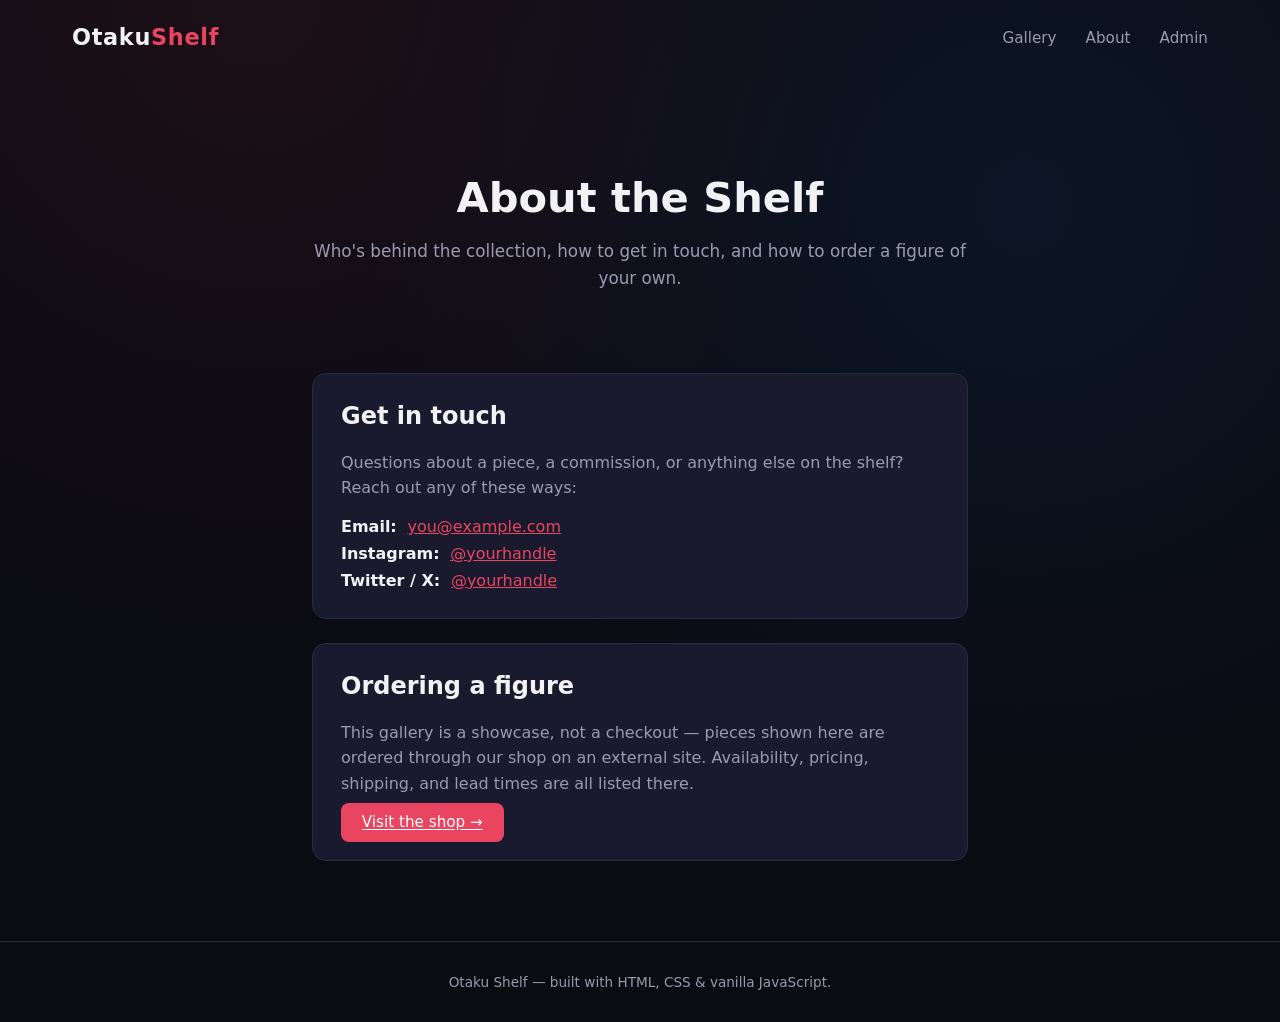
==== about.html @ 0e8b0df6 "Initial commit" ====
<!doctype html>
<html lang="en">
  <head>
    <meta charset="UTF-8" />
    <meta name="viewport" content="width=device-width, initial-scale=1.0" />
    <title>Otaku Shelf — About</title>
    <link rel="stylesheet" href="css/styles.css" />
  </head>
  <body>
    <header class="site-header">
      <div class="logo">Otaku<span>Shelf</span></div>
      <nav class="site-nav">
        <a href="index.html">Gallery</a>
        <a href="about.html">About</a>
        <a href="admin.html">Admin</a>
      </nav>
    </header>

    <section class="hero">
      <h1>About the Shelf</h1>
      <p>
        Who's behind the collection, how to get in touch, and how to order a
        figure of your own.
      </p>
    </section>

    <main class="about-wrap">
      <!--
      EDIT ME: replace the placeholder contact details below with the real
      ones before this goes live.
    -->
      <section class="about-card">
        <h2>Get in touch</h2>
        <p>
          Questions about a piece, a commission, or anything else on the shelf?
          Reach out any of these ways:
        </p>
        <ul class="contact-list">
          <li>
            <strong>Email:</strong>
            <a href="mailto:you@example.com">you@example.com</a>
          </li>
          <li>
            <strong>Instagram:</strong>
            <a
              href="https://instagram.com/yourhandle"
              target="_blank"
              rel="noopener"
              >@yourhandle</a
            >
          </li>
          <li>
            <strong>Twitter / X:</strong>
            <a href="https://x.com/yourhandle" target="_blank" rel="noopener"
              >@yourhandle</a
            >
          </li>
        </ul>
      </section>

      <!--
      EDIT ME: point this at your real storefront (Etsy, Shopify, a
      commission form, etc.) and describe how ordering actually works.
    -->
      <section class="about-card">
        <h2>Ordering a figure</h2>
        <p>
          This gallery is a showcase, not a checkout — pieces shown here are
          ordered through our shop on an external site. Availability, pricing,
          shipping, and lead times are all listed there.
        </p>
        <a
          class="btn"
          href="https://your-shop-url.example.com"
          target="_blank"
          rel="noopener"
          >Visit the shop →</a
        >
      </section>
    </main>

    <footer class="site-footer">
      Otaku Shelf — built with HTML, CSS &amp; vanilla JavaScript.
    </footer>
  </body>
</html>
---- css/styles.css ----
/* =========================================================
   Otaku Shelf — Spotlight theme
   Dark gallery background with a "museum spotlight" glow
   that follows each card on hover.
   ========================================================= */

:root {
  --bg: #0b0b12;
  --bg-elevated: #14141f;
  --card-bg: #1a1a2e;
  --accent: #e94560;
  --accent-soft: rgba(233, 69, 96, 0.35);
  --text: #f2f2f5;
  --text-dim: #9a9ab0;
  --border: #2b2b40;
  --radius: 14px;
  --max-width: 1200px;
}

* {
  box-sizing: border-box;
}

html,
body {
  margin: 0;
  padding: 0;
  background: var(--bg);
  color: var(--text);
  font-family:
    "Segoe UI",
    system-ui,
    -apple-system,
    Roboto,
    Helvetica,
    Arial,
    sans-serif;
}

body {
  min-height: 100vh;
  background-image:
    radial-gradient(circle at 20% 0%, rgba(233, 69, 96, 0.08), transparent 45%),
    radial-gradient(circle at 80% 20%, rgba(15, 52, 96, 0.25), transparent 50%);
}

a {
  color: var(--accent);
}

/* ---------- Header ---------- */

.site-header {
  display: flex;
  align-items: center;
  justify-content: space-between;
  padding: 1.5rem 2rem;
  max-width: var(--max-width);
  margin: 0 auto;
}

.site-header .logo {
  font-size: 1.4rem;
  font-weight: 700;
  letter-spacing: 0.03em;
}

.site-header .logo span {
  color: var(--accent);
}

.site-nav a {
  color: var(--text-dim);
  text-decoration: none;
  margin-left: 1.5rem;
  font-size: 0.95rem;
  transition: color 0.2s ease;
}

.site-nav a:hover {
  color: var(--text);
}

/* ---------- Hero ---------- */

.hero {
  text-align: center;
  padding: 4rem 1.5rem 3rem;
  max-width: 700px;
  margin: 0 auto;
}

.hero h1 {
  font-size: 2.6rem;
  margin-bottom: 0.75rem;
}

.hero p {
  color: var(--text-dim);
  font-size: 1.05rem;
  line-height: 1.6;
}

/* ---------- Featured figure ---------- */

.section-heading {
  max-width: var(--max-width);
  margin: 0 auto 0.9rem;
  padding: 0 2rem;
  font-size: 0.85rem;
  color: var(--text-dim);
  text-transform: uppercase;
  letter-spacing: 0.08em;
}

.featured {
  max-width: var(--max-width);
  margin: 0 auto;
  padding: 0 2rem 2.5rem;
}

.featured .section-heading {
  padding: 0;
  margin-bottom: 0.9rem;
}

.featured-card {
  display: grid;
  grid-template-columns: 1fr 1fr;
  gap: 0;
  background: var(--card-bg);
  border: 1px solid var(--border);
  border-radius: var(--radius);
  overflow: hidden;
  cursor: pointer;
  transition: border-color 0.25s ease;
}

.featured-card:hover,
.featured-card:focus-visible {
  border-color: var(--accent-soft);
}

.featured-image {
  aspect-ratio: 4 / 3;
  background: #0f0f18;
  overflow: hidden;
}

.featured-image img {
  width: 100%;
  height: 100%;
  object-fit: cover;
}

.featured-details {
  padding: 2rem;
  display: flex;
  flex-direction: column;
  justify-content: center;
}

.featured-details .series {
  color: var(--accent);
  font-size: 0.82rem;
  font-weight: 600;
  text-transform: uppercase;
  letter-spacing: 0.04em;
}

.featured-details h3 {
  font-size: 1.7rem;
  margin: 0.35rem 0 1rem;
}

.featured-details dl {
  display: grid;
  grid-template-columns: auto 1fr;
  gap: 0.4rem 1rem;
  font-size: 0.9rem;
  margin: 1rem 0;
}

.featured-details dt {
  color: var(--text-dim);
}

.featured-details dd {
  margin: 0;
}

.featured-details .description {
  color: var(--text-dim);
  line-height: 1.6;
  margin: 0;
}

.featured-details .view-hint {
  display: inline-block;
  margin-top: 1.1rem;
  font-size: 0.85rem;
  color: var(--accent);
}

@media (max-width: 720px) {
  .featured-card {
    grid-template-columns: 1fr;
  }
}

/* ---------- Gallery grid ---------- */

.gallery {
  max-width: var(--max-width);
  margin: 0 auto;
  padding: 1rem 2rem 5rem;
  display: grid;
  grid-template-columns: repeat(auto-fill, minmax(230px, 1fr));
  gap: 1.75rem;
}

.figure-card {
  position: relative;
  background: var(--card-bg);
  border: 1px solid var(--border);
  border-radius: var(--radius);
  overflow: hidden;
  cursor: pointer;
  isolation: isolate;
  transition:
    transform 0.25s ease,
    border-color 0.25s ease;
}

.figure-card:hover,
.figure-card:focus-visible {
  transform: translateY(-6px);
  border-color: var(--accent-soft);
}

/* the spotlight glow that tracks the cursor */
.figure-card::before {
  content: "";
  position: absolute;
  inset: -40%;
  background: radial-gradient(
    circle at var(--mx, 50%) var(--my, 50%),
    var(--accent-soft),
    transparent 60%
  );
  opacity: 0;
  transition: opacity 0.3s ease;
  z-index: 0;
  pointer-events: none;
}

.figure-card:hover::before {
  opacity: 1;
}

.figure-card .thumb-wrap {
  position: relative;
  z-index: 1;
  aspect-ratio: 3 / 4;
  overflow: hidden;
  background: #0f0f18;
}

.figure-card img {
  width: 100%;
  height: 100%;
  object-fit: cover;
  display: block;
  transition: transform 0.4s ease;
}

.figure-card:hover img {
  transform: scale(1.06);
}

.figure-card .card-body {
  position: relative;
  z-index: 1;
  padding: 1rem 1.1rem 1.2rem;
}

.figure-card h3 {
  margin: 0 0 0.25rem;
  font-size: 1.05rem;
}

.figure-card .series {
  color: var(--accent);
  font-size: 0.82rem;
  font-weight: 600;
  text-transform: uppercase;
  letter-spacing: 0.04em;
}

.figure-card .meta-line {
  margin-top: 0.5rem;
  font-size: 0.8rem;
  color: var(--text-dim);
}

.empty-state {
  grid-column: 1 / -1;
  text-align: center;
  padding: 3rem 1rem;
  color: var(--text-dim);
}

/* ---------- Modal (zoom + details) ---------- */

.modal-overlay {
  position: fixed;
  inset: 0;
  background: rgba(5, 5, 10, 0.85);
  backdrop-filter: blur(4px);
  display: flex;
  align-items: center;
  justify-content: center;
  padding: 2rem;
  z-index: 100;
  opacity: 0;
  visibility: hidden;
  transition: opacity 0.2s ease;
}

.modal-overlay.open {
  opacity: 1;
  visibility: visible;
}

.modal {
  background: var(--bg-elevated);
  border: 1px solid var(--border);
  border-radius: var(--radius);
  max-width: 960px;
  width: 100%;
  max-height: 90vh;
  display: grid;
  grid-template-columns: 1.1fr 1fr;
  overflow: hidden;
  box-shadow: 0 30px 80px rgba(0, 0, 0, 0.6);
}

.modal-image {
  position: relative;
  background: #05050a;
  cursor: zoom-in;
  overflow: hidden;
  display: flex;
  align-items: center;
  justify-content: center;
}

.modal-image img {
  width: 100%;
  height: 100%;
  object-fit: contain;
  transition: transform 0.25s ease;
  transform-origin: center center;
}

.modal-image.zoomed {
  cursor: zoom-out;
}

.modal-image.zoomed img {
  transform: scale(2);
}

.modal-image .zoom-hint {
  position: absolute;
  bottom: 0.75rem;
  left: 50%;
  transform: translateX(-50%);
  font-size: 0.75rem;
  color: var(--text-dim);
  background: rgba(0, 0, 0, 0.55);
  padding: 0.3rem 0.7rem;
  border-radius: 999px;
  pointer-events: none;
}

.modal-details {
  padding: 2rem;
  overflow-y: auto;
}

.modal-details .series {
  color: var(--accent);
  font-size: 0.85rem;
  font-weight: 600;
  text-transform: uppercase;
  letter-spacing: 0.04em;
}

.modal-details h2 {
  margin: 0.35rem 0 1rem;
  font-size: 1.6rem;
}

.modal-details dl {
  display: grid;
  grid-template-columns: auto 1fr;
  gap: 0.4rem 1rem;
  font-size: 0.9rem;
  margin: 1rem 0;
}

.modal-details dt {
  color: var(--text-dim);
}

.modal-details dd {
  margin: 0;
}

.modal-details p.description {
  line-height: 1.6;
  color: var(--text);
  margin-top: 1rem;
}

.modal-close {
  position: absolute;
  top: 1rem;
  right: 1rem;
  z-index: 5;
  background: rgba(0, 0, 0, 0.5);
  border: none;
  color: var(--text);
  width: 36px;
  height: 36px;
  border-radius: 50%;
  font-size: 1.1rem;
  cursor: pointer;
  display: flex;
  align-items: center;
  justify-content: center;
}

.modal-close:hover {
  background: var(--accent);
}

@media (max-width: 720px) {
  .modal {
    grid-template-columns: 1fr;
    max-height: 95vh;
  }
  .modal-image {
    aspect-ratio: 4 / 3;
  }
}

/* ---------- Footer ---------- */

.site-footer {
  text-align: center;
  padding: 2rem;
  color: var(--text-dim);
  font-size: 0.85rem;
  border-top: 1px solid var(--border);
}

/* ---------- Shared form / admin bits ---------- */

.btn {
  background: var(--accent);
  color: #fff;
  border: none;
  padding: 0.65rem 1.3rem;
  border-radius: 8px;
  font-size: 0.95rem;
  cursor: pointer;
  transition: filter 0.2s ease;
}

.btn:hover {
  filter: brightness(1.1);
}

.btn.secondary {
  background: transparent;
  border: 1px solid var(--border);
  color: var(--text);
}

.btn.danger {
  background: #b0203a;
}

/* ---------- About page ---------- */

.about-wrap {
  max-width: 720px;
  margin: 0 auto;
  padding: 1rem 2rem 5rem;
  display: grid;
  gap: 1.5rem;
}

.about-card {
  background: var(--card-bg);
  border: 1px solid var(--border);
  border-radius: var(--radius);
  padding: 1.75rem;
}

.about-card h2 {
  margin-top: 0;
}

.about-card p {
  color: var(--text-dim);
  line-height: 1.6;
}

.contact-list {
  list-style: none;
  padding: 0;
  margin: 1rem 0 0;
  display: grid;
  gap: 0.5rem;
}

.contact-list strong {
  color: var(--text);
  margin-right: 0.35rem;
}
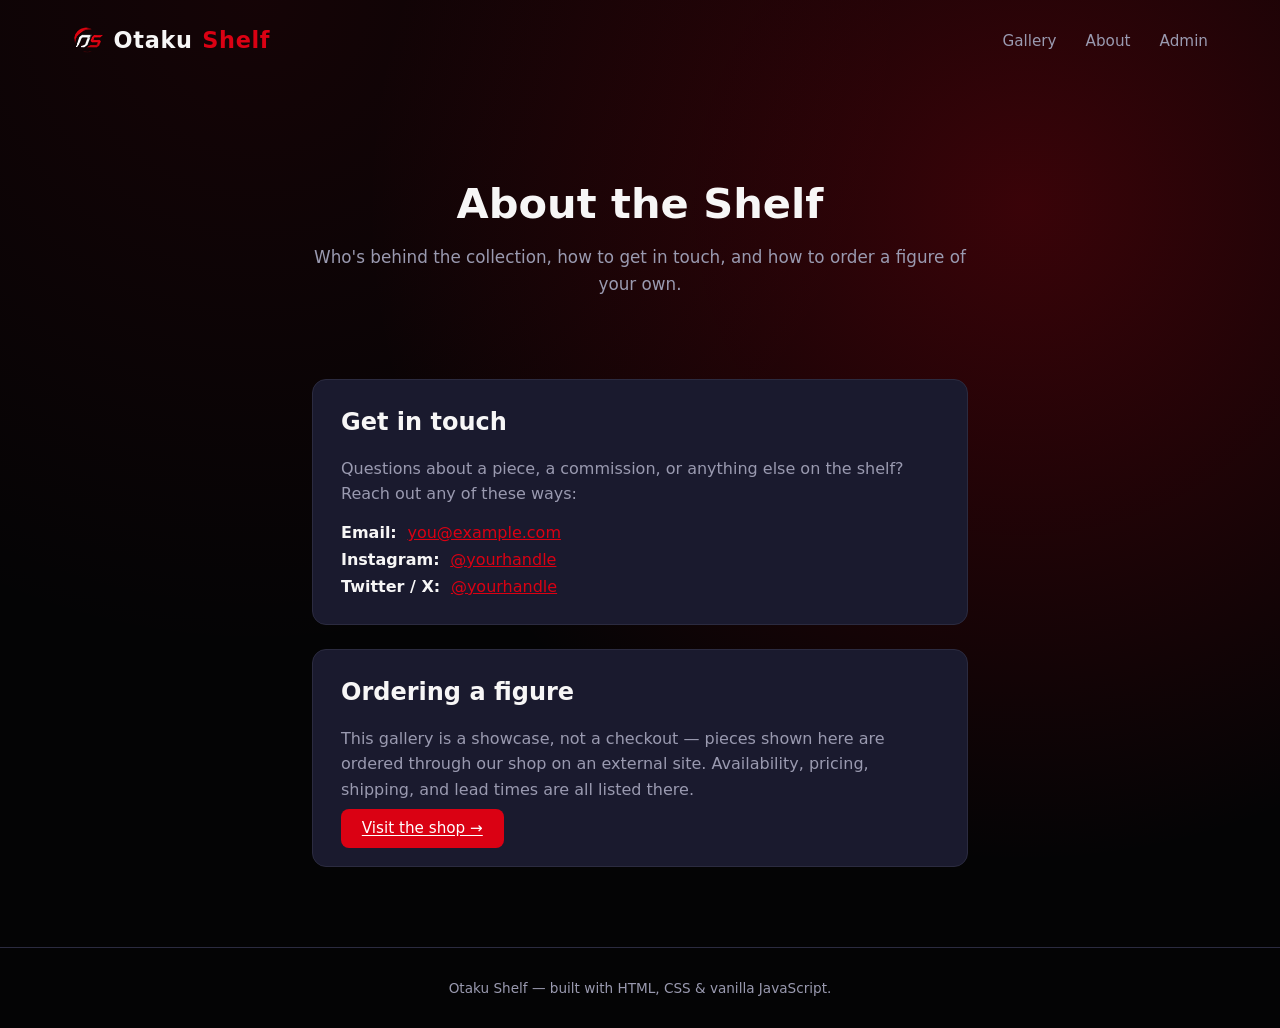
==== commit 57245ff8: "Changed Icons, and removed the firebase." ====
--- a/about.html
+++ b/about.html
@@ -5,14 +5,20 @@
     <meta name="viewport" content="width=device-width, initial-scale=1.0" />
     <title>Otaku Shelf — About</title>
     <link rel="stylesheet" href="css/styles.css" />
+    <link rel="icon" href="assets/icons/favicon.ico" sizes="any" />
+    <link rel="icon" type="image/png" sizes="32x32" href="assets/icons/favicon-32.png" />
+    <link rel="apple-touch-icon" href="assets/icons/apple-touch-icon.png" />
   </head>
   <body>
     <header class="site-header">
-      <div class="logo">Otaku<span>Shelf</span></div>
+      <a class="logo" href="index.html">
+        <img src="assets/icons/favicon-32.png" alt="" class="logo-icon" />
+        Otaku<span>Shelf</span>
+      </a>
       <nav class="site-nav">
         <a href="index.html">Gallery</a>
         <a href="about.html">About</a>
-        <a href="admin.html">Admin</a>
+        <a href="admin/">Admin</a>
       </nav>
     </header>
 
--- a/css/styles.css
+++ b/css/styles.css
@@ -1,16 +1,34 @@
 /* =========================================================
-   Otaku Shelf — Spotlight theme
-   Dark gallery background with a "museum spotlight" glow
-   that follows each card on hover.
+   Otaku Shelf CSS
+   2026-September-29th
+   This is the CSS style for the website.
+
+   website colour scheme is based on the following palette:
+   Primary:
+      - Red: #DA0113
+      - Black: #040405
+      - White: #F7F6F6
+    Monochromatic:
+      - #DA0113
+      - #A6212C
+      - #732E34
+      - #402628
+      - #33292A
+    Shades:
+      - #DA0113
+      - #B5000F
+      - #8C000C
+      - #630008
+      - #3B0005  
    ========================================================= */
 
 :root {
-  --bg: #0b0b12;
+  --bg: #040405;
   --bg-elevated: #14141f;
   --card-bg: #1a1a2e;
-  --accent: #e94560;
-  --accent-soft: rgba(233, 69, 96, 0.35);
-  --text: #f2f2f5;
+  --accent: #da0113;
+  --accent-soft: rgba(218, 1, 19, 0.35);
+  --text: #f7f6f6;
   --text-dim: #9a9ab0;
   --border: #2b2b40;
   --radius: 14px;
@@ -40,8 +58,8 @@
 body {
   min-height: 100vh;
   background-image:
-    radial-gradient(circle at 20% 0%, rgba(233, 69, 96, 0.08), transparent 45%),
-    radial-gradient(circle at 80% 20%, rgba(15, 52, 96, 0.25), transparent 50%);
+    radial-gradient(circle at 20% 0%, rgba(218, 1, 19, 0.08), transparent 45%),
+    radial-gradient(circle at 80% 20%, rgba(218, 1, 19, 0.25), transparent 50%);
 }
 
 a {
@@ -60,9 +78,20 @@
 }
 
 .site-header .logo {
+  display: flex;
+  align-items: center;
+  gap: 0.6rem;
+  color: var(--text);
+  text-decoration: none;
   font-size: 1.4rem;
   font-weight: 700;
   letter-spacing: 0.03em;
+}
+
+.site-header .logo-icon {
+  height: 32px;
+  width: auto;
+  display: block;
 }
 
 .site-header .logo span {
